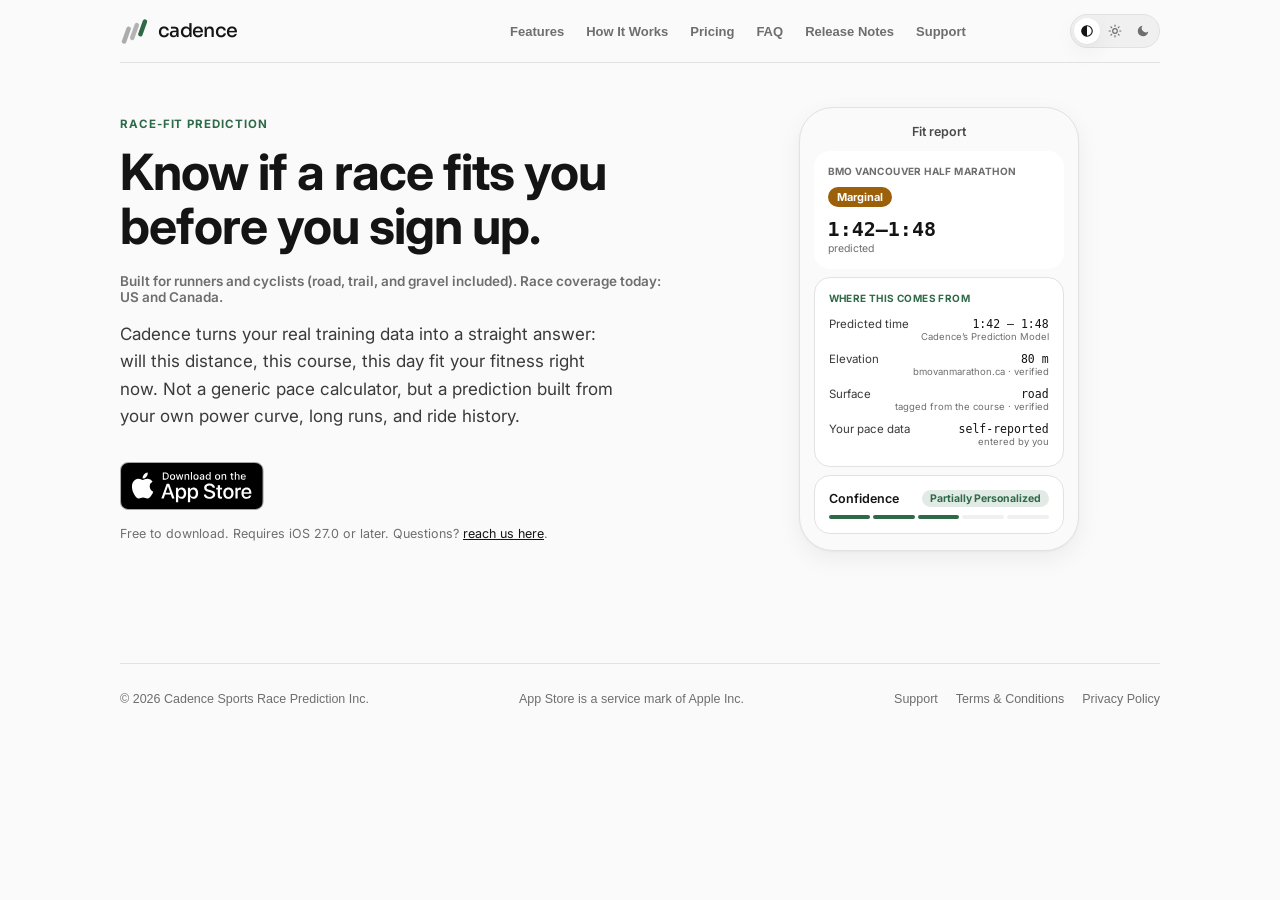
==== index.html @ 3084100d "Site: show an honest confidence tier in the examples and explain what tiers count The Well-Calibrate" ====
<!doctype html>
<html lang="en">
<head>
<meta charset="utf-8" />
<meta name="viewport" content="width=device-width, initial-scale=1" />
<!-- Cross-document View Transitions (Chrome/Edge; no-op elsewhere): makes
     navigating between pages fade rather than hard-cut, and — combined
     with nav's own view-transition-name in nav.css — lets the browser
     treat nav as one continuous element across the page boundary instead
     of tearing it down and rebuilding it. Features/Pricing/FAQ already
     feel continuous because they're scroll positions on one loaded page;
     this is the equivalent for Release Notes/Support/Privacy/Terms,
     which are genuinely separate documents and would otherwise always
     have a harder cut no matter how the scroll itself is handled. -->
<meta name="view-transition" content="same-origin">
<title>Cadence Sports Race Prediction</title>
<script>
  // Must run before first paint so an explicit Light/Dark choice (saved by
  // theme-toggle.js below) takes effect immediately, not after a flash of
  // the wrong theme. Mirrors the app's own system/light/dark Appearance
  // setting (Theme.swift) — "system" is simply no override at all, left
  // to the existing prefers-color-scheme media query in this page's CSS.
  (function () {
    try {
      var t = localStorage.getItem('cadence-theme');
      if (t === 'light' || t === 'dark') document.documentElement.setAttribute('data-theme', t);
    } catch (e) {}
  })();
</script>
<link rel="preconnect" href="https://fonts.googleapis.com">
<link rel="preconnect" href="https://fonts.gstatic.com" crossorigin>
<link href="https://fonts.googleapis.com/css2?family=Sora:wght@500;600&family=Inter:wght@400;500;600;700&display=swap" rel="stylesheet">
<style>
  /* Tokens transcribed exactly from ios/Cadence/Theme.swift, same palette
     as support/terms/privacy — one shared system across the whole site. */
  :root {
    --bg: #FAFAFA;
    --surface: #FFFFFF;
    --surface-alt: #F0F0F0;
    --divider: #E2E2E2;
    --text: #141414;
    --body-text: #3A3A3A;
    --meta: #6E6E6E;
    --label: #4A4A4A;
    --good: #2F6A48;
    --accent: #141414;
    --on-accent: #FFFFFF;
    --shadow: 0 1px 2px rgba(20, 20, 20, 0.04), 0 8px 24px rgba(20, 20, 20, 0.06);
  }
  @media (prefers-color-scheme: dark) {
    :root:not([data-theme="light"]) {
      --bg: #0C0C0C;
      --surface: #1A1A1A;
      --surface-alt: #131313;
      --divider: #2E2E2E;
      --text: #F5F5F5;
      --body-text: #D0D0D0;
      --meta: #8A8A8A;
      --label: #B5B5B5;
      --good: #5FBF8F;
      --accent: #F5F5F5;
      --on-accent: #000000;
      --shadow: 0 1px 2px rgba(0, 0, 0, 0.3), 0 8px 24px rgba(0, 0, 0, 0.35);
    }
  }
  :root[data-theme="dark"] {
    --bg: #0C0C0C;
    --surface: #1A1A1A;
    --surface-alt: #131313;
    --divider: #2E2E2E;
    --text: #F5F5F5;
    --body-text: #D0D0D0;
    --meta: #8A8A8A;
    --label: #B5B5B5;
    --good: #5FBF8F;
    --accent: #F5F5F5;
    --on-accent: #000000;
    --shadow: 0 1px 2px rgba(0, 0, 0, 0.3), 0 8px 24px rgba(0, 0, 0, 0.35);
  }

  * { box-sizing: border-box; }
  /* Always reserve the vertical scrollbar's space, even on a page short
     enough it doesn't need to scroll — otherwise a page that scrolls
     (this one) and one just barely short enough not to (e.g. Release
     Notes) end up with different available widths, and everything
     centered in the body, nav included, visibly shifts a few pixels
     between them. */
  html { overflow-y: scroll; }
  html, body {
    margin: 0;
    padding: 0;
    background: var(--bg);
    color: var(--text);
    font-family: "Inter", -apple-system, BlinkMacSystemFont, "Segoe UI", Roboto, Helvetica, Arial, sans-serif;
    -webkit-font-smoothing: antialiased;
  }
  body { display: flex; justify-content: center; }
  /* No top padding: nav must sit flush against the very top of the page
     at rest, exactly where it ends up once stuck (position: sticky,
     top: 0) after scrolling — matches every other page. */
  main { width: 100%; max-width: 1080px; padding: 0 20px 64px; }

  a { color: inherit; }

  /* Nav/brand/footer styling lives in the shared /nav.css (linked in
     <head>), not here — see that file's own header comment for why. */

  /* Hero */
  .hero {
    display: grid; grid-template-columns: 1.1fr 0.9fr; gap: 56px; align-items: center;
    padding: 12px 0 88px;
  }
  @media (max-width: 760px) { .hero { grid-template-columns: 1fr; gap: 40px; padding: 0 0 56px; } }

  .eyebrow {
    font-size: 11.5px; font-weight: 700; letter-spacing: 0.08em; text-transform: uppercase;
    color: var(--good); margin: 0 0 14px;
  }
  h1 {
    font-size: clamp(32px, 4.4vw, 50px); line-height: 1.08; letter-spacing: -0.02em;
    margin: 0 0 20px;
  }
  .scope-note { font-size: 13.5px; font-weight: 600; color: var(--meta); margin: 0 0 16px; }
  .lede { font-size: 17px; line-height: 1.6; color: var(--body-text); margin: 0 0 32px; max-width: 46ch; }

  .cta-row { display: flex; align-items: center; gap: 16px; flex-wrap: wrap; }
  /* Apple's official App Store badge, unmodified: black artwork on both
     themes, 48px high (Apple's minimum is 40px). */
  .store-badge { display: inline-block; line-height: 0; border-radius: 9px; }
  .store-badge:focus-visible { outline: 2px solid var(--text); outline-offset: 3px; }
  .badge-svg { height: 48px; width: auto; display: block; }
  .cta-note { font-size: 12.5px; color: var(--meta); }
  .cta-note a { color: var(--text); }

  /* Device frame — a recreation of the real Fit report screen (same copy
     and components as the Features page), not a stock photo. */
  .device-wrap { display: flex; justify-content: center; }
  .prow { display: flex; justify-content: space-between; gap: 10px; font-size: 11.5px; padding: 5px 0; }
  .prow .l { color: var(--body-text); } .prow .r { text-align: right; } .prow .r b { display: block; font-weight: 500; font-family: ui-monospace, "SF Mono", Menlo, monospace; font-size: 11.5px; color: var(--text); } .prow .r i { display: block; font-style: normal; font-size: 9.5px; color: var(--meta); }
  /* --- Device frame. Radius/spacing follow ios/Cadence/Theme.swift's own
     scale: CadenceRadius.card = 16 (cards), .control = 10 (buttons/fields/
     pills); CadenceSpacing xs/sm/md/lg = 4/8/14/20. The device bezel
     itself (34px) matches the homepage hero's own device frame — a
     hardware conceit, not a Theme.swift token. --- */
  .step-device { display: flex; justify-content: center; }
  .device { width: 280px; border-radius: 34px; border: 1px solid var(--divider); background: var(--bg); box-shadow: var(--shadow); overflow: hidden; padding: 10px 0 16px; }
  .device-header { text-align: center; font-size: 12.5px; font-weight: 600; color: var(--label); padding: 6px 0 12px; }
  .device-body { padding: 0 14px; display: flex; flex-direction: column; gap: 8px; }
  .d-card { background: var(--surface); border-radius: 16px; padding: 14px; }
  .d-card.outline { border: 1px solid var(--divider); }

  /* Fit report mockup */
  .fr-kicker { font-size: 10px; font-weight: 700; letter-spacing: 0.04em; text-transform: uppercase; color: var(--meta); margin-bottom: 8px; }
  /* Feasibility badge colors are intentionally fixed hex, not adaptive
     tokens: Theme.swift's FEAS set (comfortable/marginal/hard) is deliberately
     solid/white-ink in both themes, separate from the --good/--warn pair
     used everywhere else on this page. */
  .feas-badge { display: inline-block; font-size: 11px; font-weight: 700; color: #fff; padding: 3px 9px; border-radius: 999px; }
  .feas-marginal { background: #9C5F0A; }
  /* CadenceRecencyDot: a small filled dot marking how fresh a self-reported
     number is — amber once it's aging, none when fresh/measured. */
  .cd-dot { display: inline-block; width: 6px; height: 6px; border-radius: 999px; margin-right: 6px; vertical-align: middle; }
  .cd-dot.warn { background: var(--warn); }
  .cd-dot.good { background: var(--good); }
  .fr-range { font-family: ui-monospace, "SF Mono", Menlo, monospace; font-size: 20px; font-weight: 600; margin-top: 10px; }
  .fr-sub { font-size: 10.5px; color: var(--meta); margin-top: 1px; }
  .fr-row { display: flex; align-items: center; justify-content: space-between; font-size: 12.5px; font-weight: 600; }
  .fr-tag { font-size: 10.5px; font-weight: 700; color: var(--good); background: color-mix(in srgb, var(--good) 14%, transparent); padding: 2px 8px; border-radius: 999px; }
  .fr-tag-limiter { font-size: 10.5px; font-weight: 700; color: var(--text); background: var(--surface-alt); padding: 2px 8px; border-radius: 999px; }
  .tier-tag { font-size: 10.5px; font-weight: 700; color: var(--label); background: var(--surface-alt); padding: 2px 8px; border-radius: 999px; }
  .connect-btn { margin-top: 8px; text-align: center; font-size: 12px; font-weight: 600; color: var(--on-accent); background: var(--accent); border-radius: 10px; padding: 8px; }
  .fr-meter { display: flex; gap: 3px; margin-top: 8px; }
  .fr-meter span { flex: 1; height: 4px; border-radius: 2px; background: var(--surface-alt); }
  .fr-meter span.on { background: var(--good); }
  .fr-note { font-size: 11px; line-height: 1.5; color: var(--meta); margin-top: 7px; }

</style>
<link rel="stylesheet" href="/nav.css">
</head>
<body>
<main>
  <nav>
    <a class="nav-brand-link" href="/">
      <div class="brand">
        <svg viewBox="0 0 32 32" role="img" aria-label="Cadence">
          <line x1="4.5" y1="27" x2="9.5" y2="13" stroke="var(--meta)" stroke-width="5" stroke-linecap="round" opacity="0.55"></line>
          <line x1="13.5" y1="23" x2="18.5" y2="9" stroke="var(--meta)" stroke-width="5" stroke-linecap="round" opacity="0.5"></line>
          <line x1="22.5" y1="19" x2="27.5" y2="5" stroke="var(--good)" stroke-width="5" stroke-linecap="round"></line>
        </svg>
        <span class="brand-word">cadence</span>
      </div>
    </a>
    <div class="nav-right">
      <div class="nav-links" id="nav-links">
        <a href="/features">Features</a>
        <a href="/how-it-works">How It Works</a>
        <a href="/pricing">Pricing</a>
        <a href="/faq">FAQ</a>
        <a href="/release-notes">Release Notes</a>
        <a href="/support">Support</a>
      </div>
      <div class="theme-toggle" role="group" aria-label="Appearance">
        <button type="button" data-theme-choice="system" aria-label="System appearance" aria-pressed="false">
          <svg viewBox="0 0 24 24"><circle cx="12" cy="12" r="9" fill="none" stroke="currentColor" stroke-width="2"></circle><path d="M12 3a9 9 0 000 18z" fill="currentColor"></path></svg>
        </button>
        <button type="button" data-theme-choice="light" aria-label="Light appearance" aria-pressed="false">
          <svg viewBox="0 0 24 24" fill="none" stroke="currentColor" stroke-width="2" stroke-linecap="round"><circle cx="12" cy="12" r="4"></circle><path d="M12 2v2M12 20v2M4.93 4.93l1.41 1.41M17.66 17.66l1.41 1.41M2 12h2M20 12h2M4.93 19.07l1.41-1.41M17.66 6.34l1.41-1.41"></path></svg>
        </button>
        <button type="button" data-theme-choice="dark" aria-label="Dark appearance" aria-pressed="false">
          <svg viewBox="0 0 24 24" fill="currentColor"><path d="M21 12.79A9 9 0 1111.21 3 7 7 0 0021 12.79z"></path></svg>
        </button>
      </div>
      <button class="menu-btn" type="button" aria-expanded="false" aria-controls="nav-links" aria-label="Menu"><svg class="bars" width="18" height="18" viewBox="0 0 24 24" fill="none" stroke="currentColor" stroke-width="2" stroke-linecap="round"><path d="M4 7h16M4 12h16M4 17h16"/></svg><svg class="x" width="18" height="18" viewBox="0 0 24 24" fill="none" stroke="currentColor" stroke-width="2" stroke-linecap="round"><path d="M6 6l12 12M18 6L6 18"/></svg></button>
    </div>
  </nav>

  <section class="hero">
    <div>
      <p class="eyebrow">Race-fit prediction</p>
      <h1>Know if a race fits you before you sign up.</h1>
      <p class="scope-note">Built for runners and cyclists (road, trail, and gravel included). Race coverage today: US and Canada.</p>
      <p class="lede">Cadence turns your real training data into a straight answer: will this distance, this course, this day fit your fitness right now. Not a generic pace calculator, but a prediction built from your own power curve, long runs, and ride history.</p>
      <div class="cta-row">
        <a class="store-badge" href="https://apps.apple.com/ca/app/id6820738411" aria-label="Download Cadence Race Fit on the App Store">
          <svg class="badge-svg" role="img" aria-label="Download on the App Store" xmlns="http://www.w3.org/2000/svg" width="119.66407" height="40" viewBox="0 0 119.66407 40">
  <title>Download_on_the_App_Store_Badge_US-UK_RGB_blk_4SVG_092917</title>
  <g>
    <g>
      <g>
        <path d="M110.13477,0H9.53468c-.3667,0-.729,0-1.09473.002-.30615.002-.60986.00781-.91895.0127A13.21476,13.21476,0,0,0,5.5171.19141a6.66509,6.66509,0,0,0-1.90088.627A6.43779,6.43779,0,0,0,1.99757,1.99707,6.25844,6.25844,0,0,0,.81935,3.61816a6.60119,6.60119,0,0,0-.625,1.90332,12.993,12.993,0,0,0-.1792,2.002C.00587,7.83008.00489,8.1377,0,8.44434V31.5586c.00489.3105.00587.6113.01515.9219a12.99232,12.99232,0,0,0,.1792,2.0019,6.58756,6.58756,0,0,0,.625,1.9043A6.20778,6.20778,0,0,0,1.99757,38.001a6.27445,6.27445,0,0,0,1.61865,1.1787,6.70082,6.70082,0,0,0,1.90088.6308,13.45514,13.45514,0,0,0,2.0039.1768c.30909.0068.6128.0107.91895.0107C8.80567,40,9.168,40,9.53468,40H110.13477c.3594,0,.7246,0,1.084-.002.3047,0,.6172-.0039.9219-.0107a13.279,13.279,0,0,0,2-.1768,6.80432,6.80432,0,0,0,1.9082-.6308,6.27742,6.27742,0,0,0,1.6172-1.1787,6.39482,6.39482,0,0,0,1.1816-1.6143,6.60413,6.60413,0,0,0,.6191-1.9043,13.50643,13.50643,0,0,0,.1856-2.0019c.0039-.3106.0039-.6114.0039-.9219.0078-.3633.0078-.7246.0078-1.0938V9.53613c0-.36621,0-.72949-.0078-1.09179,0-.30664,0-.61426-.0039-.9209a13.5071,13.5071,0,0,0-.1856-2.002,6.6177,6.6177,0,0,0-.6191-1.90332,6.46619,6.46619,0,0,0-2.7988-2.7998,6.76754,6.76754,0,0,0-1.9082-.627,13.04394,13.04394,0,0,0-2-.17676c-.3047-.00488-.6172-.01074-.9219-.01269-.3594-.002-.7246-.002-1.084-.002Z" style="fill: #a6a6a6"/>
        <path d="M8.44483,39.125c-.30468,0-.602-.0039-.90429-.0107a12.68714,12.68714,0,0,1-1.86914-.1631,5.88381,5.88381,0,0,1-1.65674-.5479,5.40573,5.40573,0,0,1-1.397-1.0166,5.32082,5.32082,0,0,1-1.02051-1.3965,5.72186,5.72186,0,0,1-.543-1.6572,12.41351,12.41351,0,0,1-.1665-1.875c-.00634-.2109-.01464-.9131-.01464-.9131V8.44434S.88185,7.75293.8877,7.5498a12.37039,12.37039,0,0,1,.16553-1.87207,5.7555,5.7555,0,0,1,.54346-1.6621A5.37349,5.37349,0,0,1,2.61183,2.61768,5.56543,5.56543,0,0,1,4.01417,1.59521a5.82309,5.82309,0,0,1,1.65332-.54394A12.58589,12.58589,0,0,1,7.543.88721L8.44532.875H111.21387l.9131.0127a12.38493,12.38493,0,0,1,1.8584.16259,5.93833,5.93833,0,0,1,1.6709.54785,5.59374,5.59374,0,0,1,2.415,2.41993,5.76267,5.76267,0,0,1,.5352,1.64892,12.995,12.995,0,0,1,.1738,1.88721c.0029.2832.0029.5874.0029.89014.0079.375.0079.73193.0079,1.09179V30.4648c0,.3633,0,.7178-.0079,1.0752,0,.3252,0,.6231-.0039.9297a12.73126,12.73126,0,0,1-.1709,1.8535,5.739,5.739,0,0,1-.54,1.67,5.48029,5.48029,0,0,1-1.0156,1.3857,5.4129,5.4129,0,0,1-1.3994,1.0225,5.86168,5.86168,0,0,1-1.668.5498,12.54218,12.54218,0,0,1-1.8692.1631c-.2929.0068-.5996.0107-.8974.0107l-1.084.002Z"/>
      </g>
      <g id="_Group_" data-name="&lt;Group&gt;">
        <g id="_Group_2" data-name="&lt;Group&gt;">
          <g id="_Group_3" data-name="&lt;Group&gt;">
            <path id="_Path_" data-name="&lt;Path&gt;" d="M24.76888,20.30068a4.94881,4.94881,0,0,1,2.35656-4.15206,5.06566,5.06566,0,0,0-3.99116-2.15768c-1.67924-.17626-3.30719,1.00483-4.1629,1.00483-.87227,0-2.18977-.98733-3.6085-.95814a5.31529,5.31529,0,0,0-4.47292,2.72787c-1.934,3.34842-.49141,8.26947,1.3612,10.97608.9269,1.32535,2.01018,2.8058,3.42763,2.7533,1.38706-.05753,1.9051-.88448,3.5794-.88448,1.65876,0,2.14479.88448,3.591.8511,1.48838-.02416,2.42613-1.33124,3.32051-2.66914a10.962,10.962,0,0,0,1.51842-3.09251A4.78205,4.78205,0,0,1,24.76888,20.30068Z" style="fill: #fff"/>
            <path id="_Path_2" data-name="&lt;Path&gt;" d="M22.03725,12.21089a4.87248,4.87248,0,0,0,1.11452-3.49062,4.95746,4.95746,0,0,0-3.20758,1.65961,4.63634,4.63634,0,0,0-1.14371,3.36139A4.09905,4.09905,0,0,0,22.03725,12.21089Z" style="fill: #fff"/>
          </g>
        </g>
        <g>
          <path d="M42.30227,27.13965h-4.7334l-1.13672,3.35645H34.42727l4.4834-12.418h2.083l4.4834,12.418H43.438ZM38.0591,25.59082h3.752l-1.84961-5.44727h-.05176Z" style="fill: #fff"/>
          <path d="M55.15969,25.96973c0,2.81348-1.50586,4.62109-3.77832,4.62109a3.0693,3.0693,0,0,1-2.84863-1.584h-.043v4.48438h-1.8584V21.44238H48.4302v1.50586h.03418a3.21162,3.21162,0,0,1,2.88281-1.60059C53.645,21.34766,55.15969,23.16406,55.15969,25.96973Zm-1.91016,0c0-1.833-.94727-3.03809-2.39258-3.03809-1.41992,0-2.375,1.23047-2.375,3.03809,0,1.82422.95508,3.0459,2.375,3.0459C52.30227,29.01563,53.24953,27.81934,53.24953,25.96973Z" style="fill: #fff"/>
          <path d="M65.12453,25.96973c0,2.81348-1.50586,4.62109-3.77832,4.62109a3.0693,3.0693,0,0,1-2.84863-1.584h-.043v4.48438h-1.8584V21.44238H58.395v1.50586h.03418A3.21162,3.21162,0,0,1,61.312,21.34766C63.60988,21.34766,65.12453,23.16406,65.12453,25.96973Zm-1.91016,0c0-1.833-.94727-3.03809-2.39258-3.03809-1.41992,0-2.375,1.23047-2.375,3.03809,0,1.82422.95508,3.0459,2.375,3.0459C62.26711,29.01563,63.21438,27.81934,63.21438,25.96973Z" style="fill: #fff"/>
          <path d="M71.71047,27.03613c.1377,1.23145,1.334,2.04,2.96875,2.04,1.56641,0,2.69336-.80859,2.69336-1.91895,0-.96387-.67969-1.541-2.28906-1.93652l-1.60937-.3877c-2.28027-.55078-3.33887-1.61719-3.33887-3.34766,0-2.14258,1.86719-3.61426,4.51855-3.61426,2.624,0,4.42285,1.47168,4.4834,3.61426h-1.876c-.1123-1.23926-1.13672-1.9873-2.63379-1.9873s-2.52148.75684-2.52148,1.8584c0,.87793.6543,1.39453,2.25488,1.79l1.36816.33594c2.54785.60254,3.60645,1.626,3.60645,3.44238,0,2.32324-1.85059,3.77832-4.79395,3.77832-2.75391,0-4.61328-1.4209-4.7334-3.667Z" style="fill: #fff"/>
          <path d="M83.34621,19.2998v2.14258h1.72168v1.47168H83.34621v4.99121c0,.77539.34473,1.13672,1.10156,1.13672a5.80752,5.80752,0,0,0,.61133-.043v1.46289a5.10351,5.10351,0,0,1-1.03223.08594c-1.833,0-2.54785-.68848-2.54785-2.44434V22.91406H80.16262V21.44238H81.479V19.2998Z" style="fill: #fff"/>
          <path d="M86.065,25.96973c0-2.84863,1.67773-4.63867,4.29395-4.63867,2.625,0,4.29492,1.79,4.29492,4.63867,0,2.85645-1.66113,4.63867-4.29492,4.63867C87.72609,30.6084,86.065,28.82617,86.065,25.96973Zm6.69531,0c0-1.9541-.89551-3.10742-2.40137-3.10742s-2.40039,1.16211-2.40039,3.10742c0,1.96191.89453,3.10645,2.40039,3.10645S92.76027,27.93164,92.76027,25.96973Z" style="fill: #fff"/>
          <path d="M96.18606,21.44238h1.77246v1.541h.043a2.1594,2.1594,0,0,1,2.17773-1.63574,2.86616,2.86616,0,0,1,.63672.06934v1.73828a2.59794,2.59794,0,0,0-.835-.1123,1.87264,1.87264,0,0,0-1.93652,2.083v5.37012h-1.8584Z" style="fill: #fff"/>
          <path d="M109.3843,27.83691c-.25,1.64355-1.85059,2.77148-3.89844,2.77148-2.63379,0-4.26855-1.76465-4.26855-4.5957,0-2.83984,1.64355-4.68164,4.19043-4.68164,2.50488,0,4.08008,1.7207,4.08008,4.46582v.63672h-6.39453v.1123a2.358,2.358,0,0,0,2.43555,2.56445,2.04834,2.04834,0,0,0,2.09082-1.27344Zm-6.28223-2.70215h4.52637a2.1773,2.1773,0,0,0-2.2207-2.29785A2.292,2.292,0,0,0,103.10207,25.13477Z" style="fill: #fff"/>
        </g>
      </g>
    </g>
    <g id="_Group_4" data-name="&lt;Group&gt;">
      <g>
        <path d="M37.82619,8.731a2.63964,2.63964,0,0,1,2.80762,2.96484c0,1.90625-1.03027,3.002-2.80762,3.002H35.67092V8.731Zm-1.22852,5.123h1.125a1.87588,1.87588,0,0,0,1.96777-2.146,1.881,1.881,0,0,0-1.96777-2.13379h-1.125Z" style="fill: #fff"/>
        <path d="M41.68068,12.44434a2.13323,2.13323,0,1,1,4.24707,0,2.13358,2.13358,0,1,1-4.24707,0Zm3.333,0c0-.97607-.43848-1.54687-1.208-1.54687-.77246,0-1.207.5708-1.207,1.54688,0,.98389.43457,1.55029,1.207,1.55029C44.57522,13.99463,45.01369,13.42432,45.01369,12.44434Z" style="fill: #fff"/>
        <path d="M51.57326,14.69775h-.92187l-.93066-3.31641h-.07031l-.92676,3.31641h-.91309l-1.24121-4.50293h.90137l.80664,3.436h.06641l.92578-3.436h.85254l.92578,3.436h.07031l.80273-3.436h.88867Z" style="fill: #fff"/>
        <path d="M53.85354,10.19482H54.709v.71533h.06641a1.348,1.348,0,0,1,1.34375-.80225,1.46456,1.46456,0,0,1,1.55859,1.6748v2.915h-.88867V12.00586c0-.72363-.31445-1.0835-.97168-1.0835a1.03294,1.03294,0,0,0-1.0752,1.14111v2.63428h-.88867Z" style="fill: #fff"/>
        <path d="M59.09377,8.437h.88867v6.26074h-.88867Z" style="fill: #fff"/>
        <path d="M61.21779,12.44434a2.13346,2.13346,0,1,1,4.24756,0,2.1338,2.1338,0,1,1-4.24756,0Zm3.333,0c0-.97607-.43848-1.54687-1.208-1.54687-.77246,0-1.207.5708-1.207,1.54688,0,.98389.43457,1.55029,1.207,1.55029C64.11232,13.99463,64.5508,13.42432,64.5508,12.44434Z" style="fill: #fff"/>
        <path d="M66.4009,13.42432c0-.81055.60352-1.27783,1.6748-1.34424l1.21973-.07031v-.38867c0-.47559-.31445-.74414-.92187-.74414-.49609,0-.83984.18213-.93848.50049h-.86035c.09082-.77344.81836-1.26953,1.83984-1.26953,1.12891,0,1.76563.562,1.76563,1.51318v3.07666h-.85547v-.63281h-.07031a1.515,1.515,0,0,1-1.35254.707A1.36026,1.36026,0,0,1,66.4009,13.42432Zm2.89453-.38477v-.37646l-1.09961.07031c-.62012.0415-.90137.25244-.90137.64941,0,.40527.35156.64111.835.64111A1.0615,1.0615,0,0,0,69.29543,13.03955Z" style="fill: #fff"/>
        <path d="M71.34816,12.44434c0-1.42285.73145-2.32422,1.86914-2.32422a1.484,1.484,0,0,1,1.38086.79h.06641V8.437h.88867v6.26074h-.85156v-.71143h-.07031a1.56284,1.56284,0,0,1-1.41406.78564C72.0718,14.772,71.34816,13.87061,71.34816,12.44434Zm.918,0c0,.95508.4502,1.52979,1.20313,1.52979.749,0,1.21191-.583,1.21191-1.52588,0-.93848-.46777-1.52979-1.21191-1.52979C72.72121,10.91846,72.26613,11.49707,72.26613,12.44434Z" style="fill: #fff"/>
        <path d="M79.23,12.44434a2.13323,2.13323,0,1,1,4.24707,0,2.13358,2.13358,0,1,1-4.24707,0Zm3.333,0c0-.97607-.43848-1.54687-1.208-1.54687-.77246,0-1.207.5708-1.207,1.54688,0,.98389.43457,1.55029,1.207,1.55029C82.12453,13.99463,82.563,13.42432,82.563,12.44434Z" style="fill: #fff"/>
        <path d="M84.66945,10.19482h.85547v.71533h.06641a1.348,1.348,0,0,1,1.34375-.80225,1.46456,1.46456,0,0,1,1.55859,1.6748v2.915H87.605V12.00586c0-.72363-.31445-1.0835-.97168-1.0835a1.03294,1.03294,0,0,0-1.0752,1.14111v2.63428h-.88867Z" style="fill: #fff"/>
        <path d="M93.51516,9.07373v1.1416h.97559v.74854h-.97559V13.2793c0,.47168.19434.67822.63672.67822a2.96657,2.96657,0,0,0,.33887-.02051v.74023a2.9155,2.9155,0,0,1-.4834.04541c-.98828,0-1.38184-.34766-1.38184-1.21582v-2.543h-.71484v-.74854h.71484V9.07373Z" style="fill: #fff"/>
        <path d="M95.70461,8.437h.88086v2.48145h.07031a1.3856,1.3856,0,0,1,1.373-.80664,1.48339,1.48339,0,0,1,1.55078,1.67871v2.90723H98.69v-2.688c0-.71924-.335-1.0835-.96289-1.0835a1.05194,1.05194,0,0,0-1.13379,1.1416v2.62988h-.88867Z" style="fill: #fff"/>
        <path d="M104.76125,13.48193a1.828,1.828,0,0,1-1.95117,1.30273A2.04531,2.04531,0,0,1,100.73,12.46045a2.07685,2.07685,0,0,1,2.07617-2.35254c1.25293,0,2.00879.856,2.00879,2.27V12.688h-3.17969v.0498a1.1902,1.1902,0,0,0,1.19922,1.29,1.07934,1.07934,0,0,0,1.07129-.5459Zm-3.126-1.45117h2.27441a1.08647,1.08647,0,0,0-1.1084-1.1665A1.15162,1.15162,0,0,0,101.63527,12.03076Z" style="fill: #fff"/>
      </g>
    </g>
  </g>
</svg>
        </a>
        <span class="cta-note">Free to download. Requires iOS 27.0 or later. Questions? <a href="/support">reach us here</a>.</span>
      </div>
    </div>
    <div class="device-wrap">
      <div class="device"><div class="device-header">Fit report</div><div class="device-body"><div class="d-card"><div class="fr-kicker">BMO Vancouver Half Marathon</div><span class="feas-badge feas-marginal">Marginal</span><div class="fr-range">1:42&ndash;1:48</div><div class="fr-sub">predicted</div></div><div class="d-card outline"><div class="fr-kicker" style="color:var(--good)">Where this comes from</div><div class="prow"><span class="l">Predicted time</span><span class="r"><b>1:42 &ndash; 1:48</b><i>Cadence&rsquo;s Prediction Model</i></span></div><div class="prow"><span class="l">Elevation</span><span class="r"><b>80 m</b><i>bmovanmarathon.ca &middot; verified</i></span></div><div class="prow"><span class="l">Surface</span><span class="r"><b>road</b><i>tagged from the course &middot; verified</i></span></div><div class="prow"><span class="l">Your pace data</span><span class="r"><b>self-reported</b><i>entered by you</i></span></div></div><div class="d-card outline"><div class="fr-row"><span>Confidence</span><span class="fr-tag">Partially Personalized</span></div><div class="fr-meter"><span class="on"></span><span class="on"></span><span class="on"></span><span></span><span></span></div></div></div></div>
    </div>
  </section>

  <footer>
    <span>&copy; 2026 Cadence Sports Race Prediction Inc.</span>
    <span>App Store is a service mark of Apple Inc.</span>
    <div class="foot-links">
      <a href="/support">Support</a>
      <a href="/terms">Terms &amp; Conditions</a>
      <a href="/privacy">Privacy Policy</a>
    </div>
  </footer>
</main>
<script src="/theme-toggle.js"></script>
</body>
</html>
---- nav.css ----
/* Shared nav + footer styling — the ONE definition used by every page
   on the site, loaded via <link rel="stylesheet" href="/nav.css">
   instead of being duplicated in each page's own <style> block. Every
   nav-positioning bug chased in
   this project turned out to be a CSS difference between five
   hand-copied blocks that looked identical but weren't quite (brand
   sizing, nav width tracking each page's own main, a bold-vs-color
   rendering quirk, a footer in a narrower container than nav). A shared
   file makes that whole category of bug structurally impossible: there
   is only one nav, one footer, used everywhere, so there is nothing
   left for them to drift apart from.

   Relies on each page's own :root custom properties (--bg, --text,
   --meta, --good, --divider, --surface-alt, --surface, --shadow, --on-
   accent) already being defined before this loads, since those are the
   actual color system (transcribed from ios/Cadence/Theme.swift) and
   belong with each page's light/dark tokens, not here. Everything about
   nav itself — including the gap below it, now 32px on every page — is
   fixed here with no per-page override left at all, by request: the
   homepage used to get 44px (its hero felt like it wanted more room)
   and the other four got 22px, and that was still a visible difference
   between pages even after nav's own position/width were proven
   identical. */

.brand { display: flex; align-items: center; gap: 9px; }
.brand svg { width: 29px; height: 29px; flex-shrink: 0; }
.brand-word { font-family: "Sora", sans-serif; font-weight: 500; font-size: 19px; letter-spacing: -0.035em; color: var(--text); }

nav {
  display: flex; align-items: center; justify-content: space-between;
  padding: 14px 0; margin-bottom: 32px;
  position: sticky; top: 0; z-index: 20;
  background: var(--bg);
  border-bottom: 1px solid var(--divider);
  /* Same name on every page (paired with the <meta name="view-transition">
     tag in each page's own <head>) tells the browser nav is one
     continuous element across a page navigation, not old-page-content
     replaced by new-page-content — so a Support -> FAQ click can stop
     looking like the nav itself got swapped out and back in. */
  view-transition-name: site-nav;
}
.nav-brand-link { text-decoration: none; }
.nav-right { display: flex; align-items: center; gap: 20px; }
/* Fixed width (desktop only — overridden back to auto in the mobile
   media query below, where nav-links becomes a dropdown and this
   doesn't apply).
   On macOS, a link rendering in --good green vs the default grey
   measurably changes that glyph's own antialiased width by a couple
   pixels — more for a long word ("Release Notes") than a short one
   ("FAQ"). Since nav-right (nav-links + the toggle) is pinned to nav's
   right edge, that width change shifted the whole Features/Pricing/FAQ
   block, not just the word that changed color. A fixed width means
   nav-links' own box can't grow or shrink no matter how any word
   renders. Natural content width with all six links (Features, Pricing,
   FAQ, How It Works, Release Notes, Support) measures ~458px in this
   sandbox's Linux Chromium — but a too-tight buffer on that exact
   measurement (465px) shipped broken: real browsers (confirmed via a
   user screenshot) render the system-font stack wider than Linux's
   substitute font, overflowing the box and visually colliding "Release
   Notes"/"How It Works" into the theme toggle. 540px leaves real slack
   above any single-environment measurement instead of chasing another
   exact number this sandbox can't verify cross-platform. */
.nav-links { display: flex; gap: 22px; width: 540px; flex-shrink: 0; }
/* font-family pinned explicitly, not inherited from each page's own body
   font: the homepage loads "Inter" as a webfont while every other page
   uses the plain system-font stack, and since these links sit left-to-
   right in a fixed-gap flex row, a different typeface renders each word
   at a different width — shifting every link after the first one. That
   mismatch was the real cause of nav "shifting" specifically between the
   homepage and any other page (never between two non-homepage pages,
   which already shared the same font). Pinning it here means nav text
   renders identically everywhere regardless of what font a page's own
   body text uses. */
.nav-links a { font-family: -apple-system, BlinkMacSystemFont, "Segoe UI", Roboto, Helvetica, Arial, sans-serif; font-size: 13px; font-weight: 600; color: var(--meta); text-decoration: none; white-space: nowrap; }
.nav-links a:hover { color: var(--text); }
/* Color only — never font-weight. Bold text is physically wider, and a
   width change in .nav-links shifts the whole block beside it (see
   above) — this is what was reported as nav "moving". */
.nav-links a.current { color: var(--good); }

/* System/Light/Dark — same three choices, same order, as the app's own
   Settings -> Appearance picker (Theme.swift's Appearance enum). Icons
   only (sun/moon/half-circle), no new colors beyond the existing
   --surface-alt/--divider/--text/--meta tokens. */
.theme-toggle { display: flex; gap: 2px; background: var(--surface-alt); border: 1px solid var(--divider); border-radius: 999px; padding: 3px; flex: none; }
.theme-toggle button {
  display: flex; align-items: center; justify-content: center;
  width: 26px; height: 26px; border: none; background: transparent; border-radius: 999px;
  color: var(--meta); cursor: pointer; padding: 0;
}
.theme-toggle button svg { width: 14px; height: 14px; }
.theme-toggle button:hover { color: var(--text); }
.theme-toggle button.active { background: var(--surface); color: var(--text); box-shadow: var(--shadow); }

footer {
  margin-top: 24px; padding-top: 28px; border-top: 1px solid var(--divider);
  display: flex; flex-wrap: wrap; gap: 14px; align-items: center; justify-content: space-between;
  font-family: -apple-system, BlinkMacSystemFont, "Segoe UI", Roboto, Helvetica, Arial, sans-serif;
  font-size: 12.5px; color: var(--meta);
}
footer a { color: var(--meta); text-decoration: none; }
footer a:hover { color: var(--text); }
.foot-links { display: flex; gap: 18px; flex-wrap: wrap; }

/* Mobile menu button and its dim backdrop: hidden on desktop, where the
   six links sit inline. theme-toggle.js wires the button and creates the
   backdrop element, so no page needs extra markup beyond the button. */
.menu-btn {
  display: none; width: 36px; height: 36px; padding: 0; flex: none;
  align-items: center; justify-content: center; cursor: pointer;
  border: 1px solid var(--divider); border-radius: 10px;
  background: var(--surface); color: var(--text);
}
.menu-btn:focus-visible { outline: 2px solid var(--good); outline-offset: 2px; }
.menu-btn .x { display: none; }
.menu-btn[aria-expanded="true"] .bars { display: none; }
.menu-btn[aria-expanded="true"] .x { display: block; }
.nav-scrim { display: none; }

/* Phone and small tablet: one compact row (logo, theme toggle, menu
   button). The six links move into a dropdown of 48px rows below the
   bar, so the page starts near the top of the screen instead of under a
   330px stack of wrapped links. Breakpoint stays 900px so the row layout
   never gets tight enough to collide with the toggle. */
@media (max-width: 900px) {
  nav { gap: 10px; }
  .nav-right { gap: 8px; }
  .menu-btn { display: flex; }
  .nav-links {
    display: none; position: absolute; top: 100%; left: -20px; right: -20px;
    width: auto; flex-shrink: 1; flex-direction: column; gap: 0;
    padding: 6px 20px 12px; background: var(--bg);
    border-bottom: 1px solid var(--divider); box-shadow: var(--shadow);
  }
  nav.open .nav-links { display: flex; }
  /* The bar only spans the page's content width, so while the backdrop is
     up its 20px side margins would show grey beside the logo and button.
     Paint the bar's background out to the screen edges while open. */
  nav.open::before {
    content: ""; position: absolute; top: 0; bottom: 0; left: -20px; right: -20px;
    background: var(--bg); z-index: -1;
  }
  .nav-links a {
    display: flex; align-items: center; justify-content: space-between;
    min-height: 48px; font-size: 15px; color: var(--text);
    border-bottom: 1px solid var(--divider);
  }
  .nav-links a:last-child { border-bottom: none; }
  .nav-links a::after { content: "\203A"; color: var(--meta); }
  .nav-links a.current { color: var(--good); }
  .nav-scrim.show { display: block; position: fixed; inset: 0; z-index: 19; background: rgba(0, 0, 0, 0.35); }
}
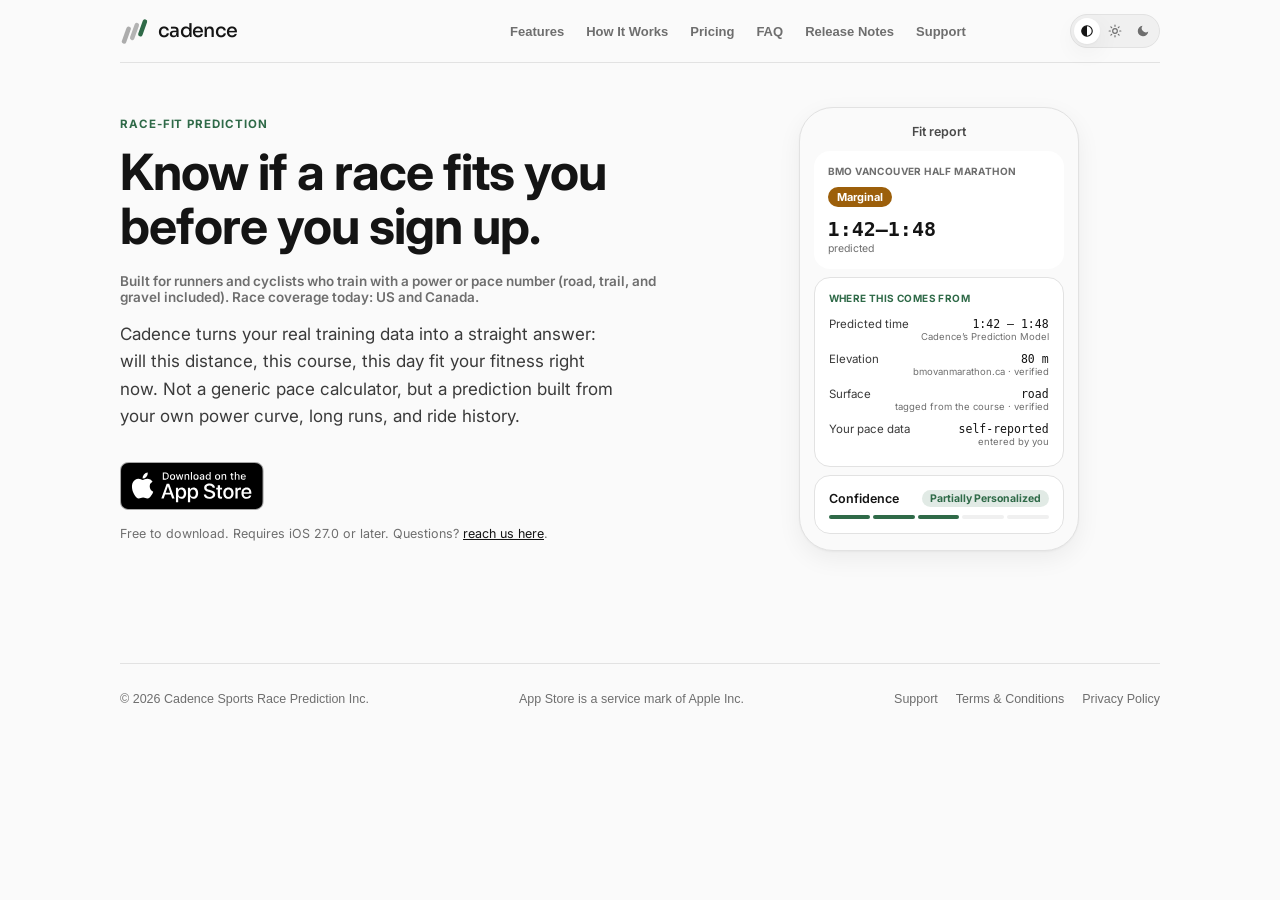
==== commit 52390194: "Home: audience line mentions training with a power or pace number" ====
--- a/index.html
+++ b/index.html
@@ -218,7 +218,7 @@
     <div>
       <p class="eyebrow">Race-fit prediction</p>
       <h1>Know if a race fits you before you sign up.</h1>
-      <p class="scope-note">Built for runners and cyclists (road, trail, and gravel included). Race coverage today: US and Canada.</p>
+      <p class="scope-note">Built for runners and cyclists who train with a power or pace number (road, trail, and gravel included). Race coverage today: US and Canada.</p>
       <p class="lede">Cadence turns your real training data into a straight answer: will this distance, this course, this day fit your fitness right now. Not a generic pace calculator, but a prediction built from your own power curve, long runs, and ride history.</p>
       <div class="cta-row">
         <a class="store-badge" href="https://apps.apple.com/ca/app/id6820738411" aria-label="Download Cadence Race Fit on the App Store">
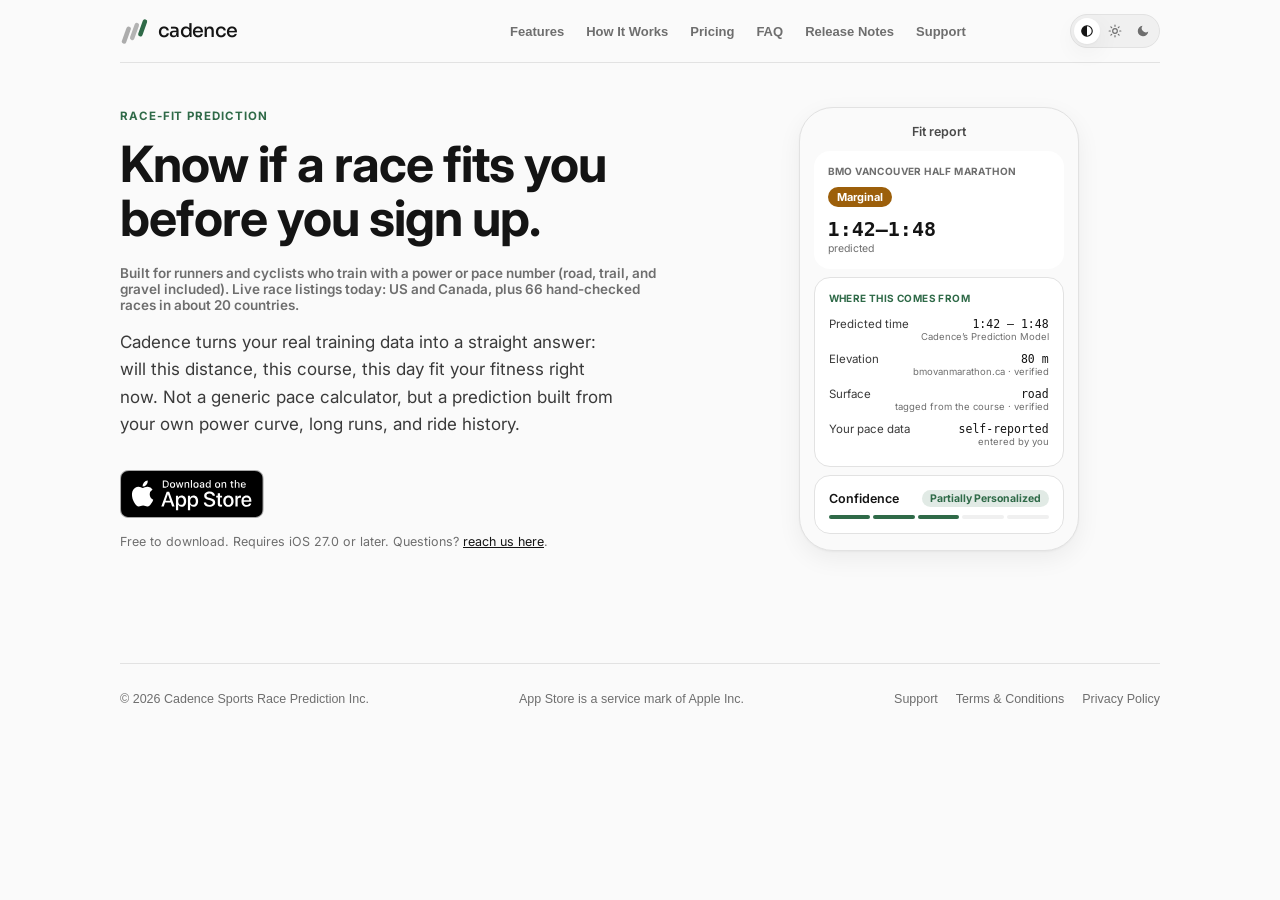
==== commit d190eeed: "FAQ, home and Features: coverage now says live listings (US, Canada), 66 hand-checked races in about" ====
--- a/index.html
+++ b/index.html
@@ -218,7 +218,7 @@
     <div>
       <p class="eyebrow">Race-fit prediction</p>
       <h1>Know if a race fits you before you sign up.</h1>
-      <p class="scope-note">Built for runners and cyclists who train with a power or pace number (road, trail, and gravel included). Race coverage today: US and Canada.</p>
+      <p class="scope-note">Built for runners and cyclists who train with a power or pace number (road, trail, and gravel included). Live race listings today: US and Canada, plus 66 hand-checked races in about 20 countries.</p>
       <p class="lede">Cadence turns your real training data into a straight answer: will this distance, this course, this day fit your fitness right now. Not a generic pace calculator, but a prediction built from your own power curve, long runs, and ride history.</p>
       <div class="cta-row">
         <a class="store-badge" href="https://apps.apple.com/ca/app/id6820738411" aria-label="Download Cadence Race Fit on the App Store">
